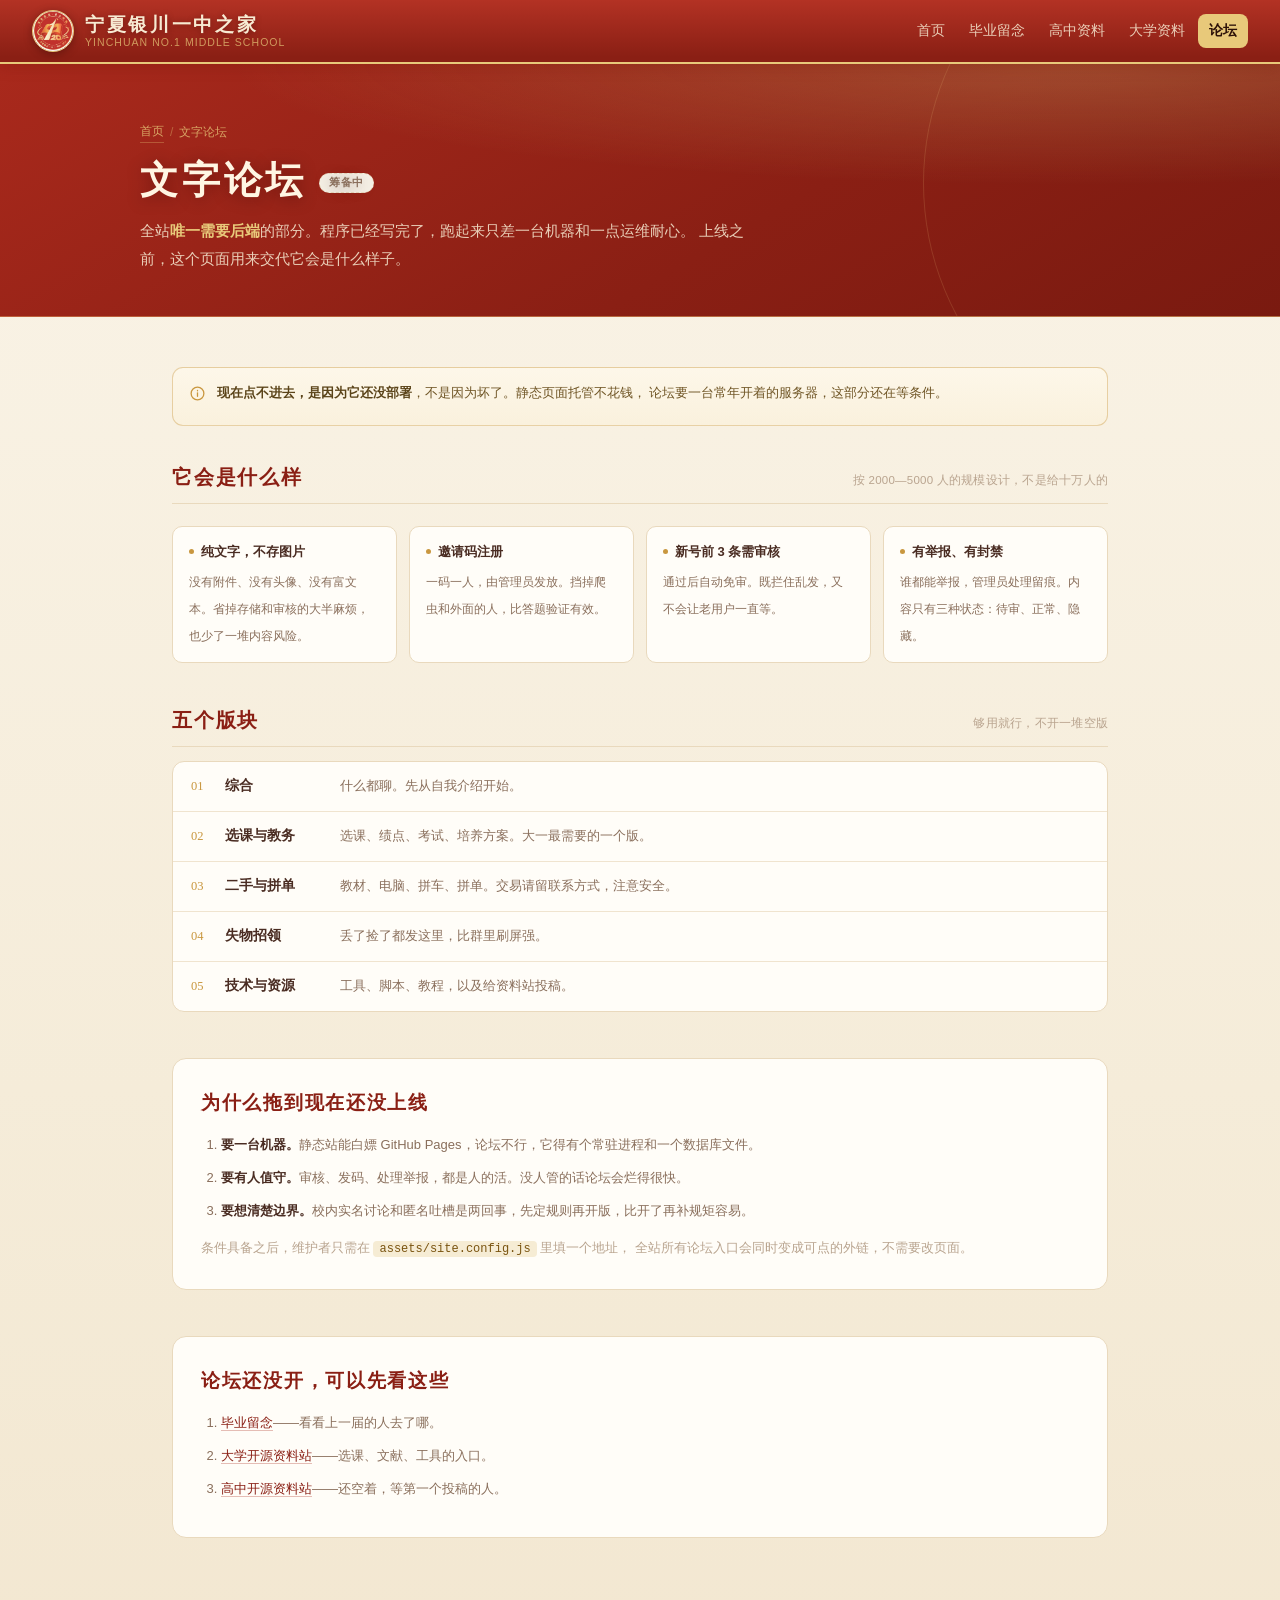
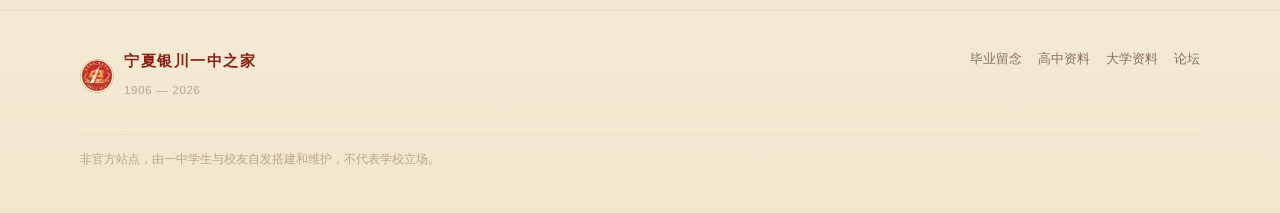
==== forum/index.html @ 3a94ba64 "搭建宁夏银川一中之家门户：论坛占位、毕业留念按届分卷、高中/大学资料站 四个子站 + 门户首页，纯静态、无构建、无依赖，托管在 GitHub Pages。  - 门户：五个入口，视觉取自百廿校庆的绛红" ====
<!DOCTYPE html>
<html lang="zh-CN">
<head>
<meta charset="utf-8">
<meta name="viewport" content="width=device-width, initial-scale=1, viewport-fit=cover">
<meta name="theme-color" content="#a9291c">
<meta name="description" content="宁夏银川一中之家 · 文字论坛。纯文本、邀请码注册、新号先审三条。目前后端尚未部署。">
<title>文字论坛 · 宁夏银川一中之家</title>
<link rel="icon" href="../assets/emblem.png">
<link rel="stylesheet" href="../assets/portal.css">
<link rel="stylesheet" href="../assets/subpage.css">
</head>
<body>

<header class="top">
  <a class="brand" href="../">
    <img class="brand-mark" src="../assets/emblem.png" alt="" width="42" height="42">
    <span class="brand-text">
      <b>宁夏银川一中之家</b>
      <i>Yinchuan No.1 Middle School</i>
    </span>
  </a>
  <nav class="top-nav" aria-label="主导航">
    <a href="../">首页</a>
    <a href="../memory/">毕业留念</a>
    <a href="../highschool/">高中资料</a>
    <a href="../university/">大学资料</a>
    <a href="./" aria-current="page">论坛</a>
  </nav>
</header>

<section class="page-head">
  <div class="page-head-inner">
    <div class="crumb"><a href="../">首页</a><span>/</span>文字论坛</div>
    <h1>文字论坛 <span class="chip chip-soon">筹备中</span></h1>
    <p>
      全站<b>唯一需要后端</b>的部分。程序已经写完了，跑起来只差一台机器和一点运维耐心。
      上线之前，这个页面用来交代它会是什么样子。
    </p>
  </div>
</section>

<main class="wrap">

  <div class="notice">
    <span class="notice-ico" aria-hidden="true">
      <svg viewBox="0 0 24 24" fill="none" stroke="currentColor" stroke-width="1.8" stroke-linecap="round" stroke-linejoin="round"><circle cx="12" cy="12" r="9"/><path d="M12 11v5"/><path d="M12 7.6v.6"/></svg>
    </span>
    <p>
      <b>现在点不进去，是因为它还没部署</b>，不是因为坏了。静态页面托管不花钱，
      论坛要一台常年开着的服务器，这部分还在等条件。
    </p>
  </div>

  <section class="grp">
    <div class="grp-head">
      <h2>它会是什么样</h2>
      <em>按 2000—5000 人的规模设计，不是给十万人的</em>
    </div>
    <div class="feat">
      <div class="feat-item">
        <b>纯文字，不存图片</b>
        <span>没有附件、没有头像、没有富文本。省掉存储和审核的大半麻烦，也少了一堆内容风险。</span>
      </div>
      <div class="feat-item">
        <b>邀请码注册</b>
        <span>一码一人，由管理员发放。挡掉爬虫和外面的人，比答题验证有效。</span>
      </div>
      <div class="feat-item">
        <b>新号前 3 条需审核</b>
        <span>通过后自动免审。既拦住乱发，又不会让老用户一直等。</span>
      </div>
      <div class="feat-item">
        <b>有举报、有封禁</b>
        <span>谁都能举报，管理员处理留痕。内容只有三种状态：待审、正常、隐藏。</span>
      </div>
    </div>
  </section>

  <section class="grp">
    <div class="grp-head">
      <h2>五个版块</h2>
      <em>够用就行，不开一堆空版</em>
    </div>
    <ol class="board-list">
      <li><span class="n">01</span><b>综合</b><p>什么都聊。先从自我介绍开始。</p></li>
      <li><span class="n">02</span><b>选课与教务</b><p>选课、绩点、考试、培养方案。大一最需要的一个版。</p></li>
      <li><span class="n">03</span><b>二手与拼单</b><p>教材、电脑、拼车、拼单。交易请留联系方式，注意安全。</p></li>
      <li><span class="n">04</span><b>失物招领</b><p>丢了捡了都发这里，比群里刷屏强。</p></li>
      <li><span class="n">05</span><b>技术与资源</b><p>工具、脚本、教程，以及给资料站投稿。</p></li>
    </ol>
  </section>

  <section class="howto">
    <h2>为什么拖到现在还没上线</h2>
    <ol>
      <li><b>要一台机器。</b>静态站能白嫖 GitHub Pages，论坛不行，它得有个常驻进程和一个数据库文件。</li>
      <li><b>要有人值守。</b>审核、发码、处理举报，都是人的活。没人管的话论坛会烂得很快。</li>
      <li><b>要想清楚边界。</b>校内实名讨论和匿名吐槽是两回事，先定规则再开版，比开了再补规矩容易。</li>
    </ol>
    <p style="margin-top:14px;font-size:12.5px;color:var(--ink-faint);line-height:1.8">
      条件具备之后，维护者只需在 <code>assets/site.config.js</code> 里填一个地址，
      全站所有论坛入口会同时变成可点的外链，不需要改页面。
    </p>
  </section>

  <section class="howto">
    <h2>论坛还没开，可以先看这些</h2>
    <ol>
      <li><a href="../memory/" style="color:var(--red-deep);border-bottom:1px solid rgba(169,41,28,.3)">毕业留念</a>——看看上一届的人去了哪。</li>
      <li><a href="../university/" style="color:var(--red-deep);border-bottom:1px solid rgba(169,41,28,.3)">大学开源资料站</a>——选课、文献、工具的入口。</li>
      <li><a href="../highschool/" style="color:var(--red-deep);border-bottom:1px solid rgba(169,41,28,.3)">高中开源资料站</a>——还空着，等第一个投稿的人。</li>
    </ol>
  </section>

</main>

<footer>
  <div class="foot-inner">
    <div class="foot-brand">
      <img src="../assets/emblem.png" alt="" width="34" height="34">
      <div>
        <b>宁夏银川一中之家</b>
        <span>1906 — 2026</span>
      </div>
    </div>
    <div class="foot-links">
      <a href="../memory/">毕业留念</a>
      <a href="../highschool/">高中资料</a>
      <a href="../university/">大学资料</a>
      <a href="./">论坛</a>
    </div>
    <p class="foot-note">
      非官方站点，由一中学生与校友自发搭建和维护，不代表学校立场。
    </p>
  </div>
</footer>

<script src="../assets/site.config.js"></script>
<script>
(function(){
  var cfg = window.YCYEZ || {};
  if (!cfg.forumUrl) return;
  /* 论坛上线后，这个占位页自动跳转到真实地址 */
  window.location.replace(cfg.forumUrl);
})();
</script>
</body>
</html>
---- assets/portal.css ----
/* ============================================================
 * 宁夏银川一中之家 · 门户样式
 * 视觉沿用「百廿校庆」绛红 + 鎏金，与毕业留念子站同一套语言
 * ============================================================ */

:root{
  --bg:#faf4e8;
  --paper:#fffdf8;
  --ink:#4a2c22;
  --ink-soft:#8a6f5c;
  --ink-faint:#b9a48f;

  --red:#a9291c;
  --red-deep:#8a1f14;
  --red-dark:#6e120a;
  --red-soft:#f7e8dd;

  --gold:#c9973f;
  --gold-hi:#e8c97a;
  --gold-soft:#f6ecd4;

  --line:#e9d9bd;
  --line-soft:#f0e4cf;

  --ease:cubic-bezier(.22,.61,.36,1);
}

*{box-sizing:border-box;margin:0;padding:0}

html{-webkit-text-size-adjust:100%}
body{
  font-family:"PingFang SC","Microsoft YaHei","Source Han Sans SC","Noto Sans SC",sans-serif;
  color:var(--ink);
  background:var(--bg);
  background-image:linear-gradient(180deg,#faf4e8 0%,#f5ecd9 60%,#f2e6cf 100%);
  min-height:100vh;
  display:flex;flex-direction:column;   /* 内容短时把页脚压到底 */
  line-height:1.7;
  -webkit-font-smoothing:antialiased;
}
main{flex:1 0 auto}
@supports (min-height:100dvh){ body{min-height:100dvh} }

a{color:inherit;text-decoration:none}
img{max-width:100%;display:block}
button{font:inherit;color:inherit}

:focus-visible{
  outline:2px solid var(--gold);
  outline-offset:3px;
  border-radius:4px;
}

/* 楷体标题（系统自带，不额外加载字体） */
.kai{
  font-family:"KaiTi","STKaiti","Kaiti SC","PingFang SC",serif;
  font-weight:700;
}

/* ============================ 顶栏 ============================ */
.top{
  position:sticky;top:0;z-index:40;
  display:flex;align-items:center;gap:16px;flex-wrap:wrap;
  padding:10px clamp(14px,3vw,32px);
  background:linear-gradient(180deg,#b33224,#8a1f14 92%);
  border-bottom:2px solid var(--gold-hi);
  box-shadow:0 2px 14px rgba(110,18,10,.28);
  padding-top:calc(10px + env(safe-area-inset-top));
}

.brand{display:flex;align-items:center;gap:11px;min-width:0;flex:1 1 auto}
.brand-mark{
  width:42px;height:42px;flex:0 0 auto;border-radius:50%;
  border:1.5px solid var(--gold-hi);
  box-shadow:0 2px 8px rgba(60,10,6,.45);
  object-fit:cover;background:#8a1f14;
}
.brand-text{display:flex;flex-direction:column;min-width:0;line-height:1.25}
.brand-text b{
  font-family:"KaiTi","STKaiti",serif;font-weight:700;
  font-size:19px;letter-spacing:.14em;color:#f7ead2;
  text-shadow:0 1px 6px rgba(60,10,6,.45);
  white-space:nowrap;
}
.brand-text i{
  font-style:normal;font-size:10.5px;letter-spacing:.1em;
  color:rgba(232,201,122,.72);text-transform:uppercase;
  white-space:nowrap;overflow:hidden;text-overflow:ellipsis;
}

.top-nav{display:flex;align-items:center;gap:2px;flex-wrap:wrap}
.top-nav a{
  position:relative;display:inline-flex;align-items:center;gap:5px;
  padding:6px 11px;border-radius:8px;
  font-size:13.5px;color:rgba(247,234,210,.86);
  transition:background .18s var(--ease),color .18s var(--ease);
  white-space:nowrap;
}
.top-nav a:hover{background:rgba(247,234,210,.14);color:#fff8e8}
.top-nav a[aria-current=page]{color:#2b1007;background:var(--gold-hi);font-weight:600}
.top-nav a[data-pending]::after{
  content:"";width:5px;height:5px;border-radius:50%;
  background:var(--gold-hi);opacity:.9;
}

/* ============================ 首屏 ============================ */
.hero{
  position:relative;overflow:hidden;
  background:
    radial-gradient(120% 86% at 78% 14%,rgba(232,201,122,.30) 0%,rgba(232,201,122,0) 58%),
    radial-gradient(90% 70% at 8% 96%,rgba(110,18,10,.55) 0%,rgba(110,18,10,0) 62%),
    linear-gradient(158deg,#a9291c 0%,#8a1f14 52%,#6e120a 100%);
  color:#f7ead2;
  padding:clamp(44px,7vw,86px) clamp(14px,3vw,32px) clamp(40px,6vw,72px);
  border-bottom:1px solid rgba(232,201,122,.4);
}
/* 金色细弧线（纯 CSS，不用图片） */
.hero::before,.hero::after{
  content:"";position:absolute;border-radius:50%;
  border:1px solid rgba(232,201,122,.22);
  pointer-events:none;
}
.hero::before{width:min(760px,120vw);height:min(760px,120vw);right:-24%;top:-46%}
.hero::after{width:min(520px,96vw);height:min(520px,96vw);right:-6%;top:-14%;
  border-color:rgba(232,201,122,.14)}

.hero-inner{position:relative;z-index:1;max-width:1120px;margin:0 auto}

.hero-strip{
  display:inline-flex;align-items:center;gap:10px;
  font-size:11.5px;letter-spacing:.22em;color:var(--gold-hi);
  border:1px solid rgba(232,201,122,.42);
  border-radius:999px;padding:4px 14px;margin-bottom:clamp(18px,3vw,28px);
  text-transform:uppercase;
}
.hero-strip span{width:5px;height:5px;border-radius:50%;background:var(--gold-hi)}

.hero h1{
  font-family:"KaiTi","STKaiti",serif;font-weight:700;
  font-size:clamp(34px,6.4vw,62px);
  letter-spacing:.08em;line-height:1.18;
  color:#fff6e3;
  text-shadow:0 3px 22px rgba(50,8,4,.42);
}
.hero h1 em{font-style:normal;color:var(--gold-hi)}

.hero-sub{
  margin-top:clamp(14px,2.4vw,22px);
  font-size:clamp(14.5px,1.9vw,17.5px);
  color:rgba(247,234,210,.9);
  max-width:34em;line-height:1.85;
}
.hero-sub b{color:var(--gold-hi);font-weight:600}

.hero-actions{
  display:flex;flex-wrap:wrap;gap:11px;
  margin-top:clamp(24px,3.6vw,34px);
}
.btn{
  display:inline-flex;align-items:center;gap:8px;
  padding:11px 22px;border-radius:10px;
  font-size:14.5px;font-weight:600;
  transition:transform .18s var(--ease),box-shadow .18s var(--ease),
             background .18s var(--ease),border-color .18s var(--ease);
  border:1px solid transparent;
}
.btn svg{width:16px;height:16px}
.btn-primary{
  background:linear-gradient(180deg,#f0d391,#d8ab54);
  color:#52200d;
  box-shadow:0 4px 16px rgba(60,10,6,.34);
}
.btn-primary:hover{transform:translateY(-2px);box-shadow:0 8px 22px rgba(60,10,6,.42)}
.btn-ghost{
  border-color:rgba(232,201,122,.5);
  color:#f7ead2;background:rgba(247,234,210,.06);
}
.btn-ghost:hover{background:rgba(247,234,210,.16);border-color:var(--gold-hi);transform:translateY(-2px)}

/* ============================ 主体 ============================ */
main.portal{max-width:1120px;margin:0 auto;width:100%;padding:clamp(30px,5vw,58px) clamp(14px,3vw,32px) 0}

.sec-head{
  display:flex;align-items:flex-end;justify-content:space-between;
  gap:14px;flex-wrap:wrap;margin-bottom:clamp(18px,3vw,26px);
}
.sec-head h2{
  font-family:"KaiTi","STKaiti",serif;font-weight:700;
  font-size:clamp(21px,2.8vw,27px);letter-spacing:.1em;color:var(--red-deep);
}
.sec-head h2::after{
  content:"";display:block;width:34px;height:2px;margin-top:8px;
  background:linear-gradient(90deg,var(--gold),rgba(201,151,63,0));
}
.sec-head p{font-size:13px;color:var(--ink-soft);max-width:30em}

/* ---------------------------- 入口卡片 ---------------------------- */
.entries{
  display:grid;grid-template-columns:repeat(2,minmax(0,1fr));
  gap:clamp(12px,1.6vw,18px);
}
.card{
  position:relative;display:flex;flex-direction:column;
  background:var(--paper);
  border:1px solid var(--line);
  border-radius:14px;
  padding:clamp(18px,2.4vw,26px);
  box-shadow:0 2px 10px rgba(138,31,20,.06);
  transition:transform .2s var(--ease),box-shadow .2s var(--ease),border-color .2s var(--ease);
  overflow:hidden;
}
/* 顶部金线，hover 时从中间展开 */
.card::before{
  content:"";position:absolute;top:0;left:0;right:0;height:2px;
  background:linear-gradient(90deg,rgba(201,151,63,0),var(--gold),rgba(201,151,63,0));
  transform:scaleX(0);transform-origin:center;
  transition:transform .32s var(--ease);
}
.card:hover{
  transform:translateY(-3px);
  border-color:rgba(201,151,63,.55);
  box-shadow:0 12px 30px rgba(138,31,20,.13);
}
.card:hover::before{transform:scaleX(1)}

.card-main{grid-column:1/-1}
@media (min-width:720px){
  .card-main{flex-direction:row;align-items:center;gap:clamp(20px,3vw,36px)}
  .card-main .card-body{flex:1 1 auto}
  .card-main .card-art{flex:0 0 auto;width:148px}
}

.card-top{display:flex;align-items:center;gap:11px;margin-bottom:12px}
.card-ico{
  width:38px;height:38px;flex:0 0 auto;border-radius:10px;
  display:grid;place-items:center;
  background:linear-gradient(160deg,var(--gold-soft),#fbf3e2);
  border:1px solid rgba(201,151,63,.4);
  color:var(--red-deep);
}
.card-ico svg{width:20px;height:20px}

.card h3{
  font-family:"KaiTi","STKaiti",serif;font-weight:700;
  font-size:clamp(17px,2.1vw,20px);letter-spacing:.06em;color:var(--ink);
  display:flex;align-items:center;gap:8px;flex-wrap:wrap;
}
.card p{font-size:13.5px;color:var(--ink-soft);line-height:1.8;margin-top:2px}
.card p b{color:var(--red-deep);font-weight:600}

.chip{
  display:inline-flex;align-items:center;gap:5px;
  font-size:11px;font-weight:600;letter-spacing:.04em;
  padding:2px 9px;border-radius:999px;
  border:1px solid transparent;white-space:nowrap;
}
.chip-live{background:rgba(169,41,28,.09);color:var(--red-deep);border-color:rgba(169,41,28,.22)}
.chip-live::before{content:"";width:5px;height:5px;border-radius:50%;background:var(--red)}
.chip-soon{background:#f6f1e6;color:var(--ink-soft);border-color:var(--line);border-style:dashed}
.chip-ext{background:var(--gold-soft);color:#8a6420;border-color:rgba(201,151,63,.4)}

.card-meta{
  display:flex;flex-wrap:wrap;gap:6px 14px;
  margin-top:auto;                  /* 描述长短不一时，底部元信息对齐 */
  padding-top:12px;
  border-top:1px dashed var(--line-soft);
  font-size:12px;color:var(--ink-faint);
}
.card-meta span{display:inline-flex;align-items:center;gap:5px}
.card-meta span::before{content:"";width:4px;height:4px;border-radius:50%;background:var(--gold);opacity:.7}

.card-go{
  margin-top:14px;
  display:inline-flex;align-items:center;gap:6px;
  font-size:13px;font-weight:600;color:var(--red-deep);
}
.card-go svg{width:14px;height:14px;transition:transform .2s var(--ease)}
.card:hover .card-go svg{transform:translateX(4px)}
.card.card-off .card-go{color:var(--ink-faint);font-weight:500}
.card.card-off:hover{transform:none;box-shadow:0 2px 10px rgba(138,31,20,.06);border-color:var(--line)}
.card.card-off:hover::before{transform:scaleX(0)}

/* 主卡右侧装饰（纯 CSS 同心圆） */
.card-art{
  display:none;aspect-ratio:1;border-radius:14px;
  background:
    radial-gradient(circle at 50% 50%,rgba(169,41,28,.10) 0 9%,rgba(169,41,28,0) 10%),
    radial-gradient(circle at 50% 50%,rgba(169,41,28,.045) 0 40%,transparent 41%),
    radial-gradient(circle at 50% 50%,transparent 0 57%,rgba(201,151,63,.32) 58% 59%,transparent 60%),
    radial-gradient(circle at 50% 50%,transparent 0 78%,rgba(201,151,63,.16) 79% 80%,transparent 81%);
}
@media (min-width:720px){ .card-art{display:block} }

/* ---------------------------- 说明区 ---------------------------- */
.about{
  margin-top:clamp(42px,7vw,72px);
  padding:clamp(22px,3.4vw,34px);
  border:1px solid var(--line);
  border-radius:16px;
  background:
    linear-gradient(180deg,rgba(255,253,248,.96),rgba(250,244,232,.92));
  box-shadow:inset 0 1px 0 #fff;
}
.about h2{
  font-family:"KaiTi","STKaiti",serif;font-weight:700;
  font-size:clamp(19px,2.5vw,23px);letter-spacing:.1em;color:var(--red-deep);
  margin-bottom:18px;
}
.notes{
  display:grid;grid-template-columns:repeat(auto-fit,minmax(228px,1fr));
  gap:clamp(16px,2.6vw,30px);
}
.note h3{
  font-size:13.5px;font-weight:700;color:var(--ink);
  display:flex;align-items:center;gap:7px;margin-bottom:7px;
}
.note h3 i{
  font-style:normal;font-family:"KaiTi",serif;
  width:19px;height:19px;border-radius:50%;
  display:grid;place-items:center;
  font-size:11px;color:#fff;
  background:var(--red);flex:0 0 auto;
}
.note p{font-size:13px;color:var(--ink-soft);line-height:1.85}
.note p strong{color:var(--red-deep);font-weight:600}

/* ============================ 页脚 ============================ */
footer{
  margin-top:clamp(42px,7vw,72px);
  border-top:1px solid var(--line);
  background:linear-gradient(180deg,rgba(246,236,212,.5),rgba(242,230,207,.9));
  padding:clamp(24px,3.6vw,38px) clamp(14px,3vw,32px) calc(clamp(28px,4vw,44px) + env(safe-area-inset-bottom));
}
.foot-inner{
  max-width:1120px;margin:0 auto;
  display:flex;gap:18px;flex-wrap:wrap;align-items:flex-start;justify-content:space-between;
}
.foot-brand{display:flex;align-items:center;gap:10px;min-width:0}
.foot-brand img{width:34px;height:34px;border-radius:50%;border:1px solid rgba(201,151,63,.5)}
.foot-brand b{
  font-family:"KaiTi",serif;font-size:15px;color:var(--red-deep);letter-spacing:.1em;
  display:block;
}
.foot-brand span{font-size:11.5px;color:var(--ink-faint);letter-spacing:.06em}
.foot-links{display:flex;gap:16px;flex-wrap:wrap;font-size:12.5px;color:var(--ink-soft)}
.foot-links a:hover{color:var(--red-deep);text-decoration:underline;text-underline-offset:3px}
.foot-note{
  width:100%;margin-top:14px;padding-top:14px;
  border-top:1px dashed var(--line);
  font-size:11.5px;color:var(--ink-faint);line-height:1.8;
}

/* ============================ 响应式 ============================ */
@media (max-width:719px){
  .entries{grid-template-columns:1fr}
  .brand-text i{display:none}
  .top{padding-left:14px;padding-right:14px}
  .top-nav{width:100%;justify-content:space-between;gap:0;
    border-top:1px solid rgba(232,201,122,.22);margin-top:8px;padding-top:6px}
  .top-nav a{padding:5px 8px;font-size:12.5px}
}

@media (prefers-reduced-motion:reduce){
  *{transition:none!important;animation:none!important}
  .card:hover{transform:none}
}
---- assets/subpage.css ----
/* ============================================================
 * 子页样式（高中资料 / 大学资料 / 论坛占位）
 * 依赖 portal.css（先引入 portal.css，再引入本文件）
 * ============================================================ */

/* ---------------------------- 页头 ---------------------------- */
.page-head{
  position:relative;overflow:hidden;
  background:
    radial-gradient(110% 80% at 84% 0%,rgba(232,201,122,.26) 0%,rgba(232,201,122,0) 60%),
    linear-gradient(150deg,#a9291c,#8a1f14 60%,#7a1a10);
  color:#f7ead2;
  padding:clamp(30px,5vw,52px) clamp(14px,3vw,32px) clamp(28px,4.6vw,44px);
  border-bottom:1px solid rgba(232,201,122,.34);
}
.page-head::before{
  content:"";position:absolute;width:min(560px,110vw);height:min(560px,110vw);
  right:-16%;top:-64%;border-radius:50%;
  border:1px solid rgba(232,201,122,.16);
}
.page-head-inner{position:relative;z-index:1;max-width:1000px;margin:0 auto}

.crumb{
  display:inline-flex;align-items:center;gap:6px;
  font-size:12px;color:rgba(232,201,122,.78);margin-bottom:14px;
}
.crumb a{border-bottom:1px solid rgba(232,201,122,.3);padding-bottom:1px}
.crumb a:hover{color:var(--gold-hi);border-color:var(--gold-hi)}
.crumb span{opacity:.5}

.page-head h1{
  font-family:"KaiTi","STKaiti",serif;font-weight:700;
  font-size:clamp(26px,4.4vw,38px);letter-spacing:.1em;line-height:1.25;
  color:#fff6e3;text-shadow:0 2px 16px rgba(50,8,4,.4);
  display:flex;align-items:center;gap:12px;flex-wrap:wrap;
}
.page-head h1 .chip{font-size:11px;letter-spacing:.04em;transform:translateY(2px)}
.page-head p{
  margin-top:12px;font-size:clamp(13.5px,1.7vw,15px);
  color:rgba(247,234,210,.86);max-width:42em;line-height:1.85;
}
.page-head p b{color:var(--gold-hi);font-weight:600}

/* ---------------------------- 内容容器 ---------------------------- */
.wrap{
  width:100%;max-width:1000px;margin:0 auto;
  padding:clamp(28px,4.6vw,50px) clamp(14px,3vw,32px) 0;
}

/* 小标题 */
.grp{margin-bottom:clamp(26px,4vw,40px)}
.grp-head{
  display:flex;align-items:baseline;gap:10px;
  margin-bottom:14px;padding-bottom:9px;
  border-bottom:1px solid var(--line);
}
.grp-head h2{
  font-family:"KaiTi","STKaiti",serif;font-weight:700;
  font-size:clamp(17px,2.2vw,20px);letter-spacing:.09em;color:var(--red-deep);
}
.grp-head em{
  font-style:normal;font-size:11.5px;color:var(--ink-faint);
  margin-left:auto;letter-spacing:.02em;
}

/* ---------------------------- 链接列表 ---------------------------- */
.links{display:flex;flex-direction:column;gap:2px}

.link-row{
  display:flex;align-items:flex-start;gap:12px;
  padding:11px 12px;border-radius:9px;
  border:1px solid transparent;
  transition:background .16s var(--ease),border-color .16s var(--ease),
             transform .16s var(--ease);
}
.link-row:hover{
  background:var(--paper);
  border-color:var(--line);
  transform:translateX(2px);
}
.link-row:hover .link-name{color:var(--red-deep)}

.link-no{
  flex:0 0 auto;width:22px;text-align:right;
  font-size:11px;color:var(--ink-faint);font-variant-numeric:tabular-nums;
  padding-top:2px;
}
.link-body{min-width:0;flex:1 1 auto}
.link-name{
  display:flex;align-items:center;gap:7px;flex-wrap:wrap;
  font-size:14.5px;font-weight:600;color:var(--ink);
  transition:color .16s var(--ease);
}
.link-name .tag{
  font-size:10.5px;font-weight:600;letter-spacing:.02em;
  padding:1px 7px;border-radius:4px;
  background:var(--gold-soft);color:#8a6420;
  border:1px solid rgba(201,151,63,.32);
}
.link-name .tag.t-free{background:rgba(169,41,28,.07);color:var(--red-deep);border-color:rgba(169,41,28,.18)}
.link-desc{
  display:block;
  font-size:12.5px;color:var(--ink-soft);line-height:1.7;margin-top:2px;
}
.link-host{
  display:block;
  font-size:11px;color:var(--ink-faint);margin-top:3px;
  font-family:ui-monospace,SFMono-Regular,Consolas,monospace;
  overflow:hidden;text-overflow:ellipsis;
}
.link-go{
  flex:0 0 auto;color:var(--ink-faint);margin-top:2px;
  transition:transform .18s var(--ease),color .18s var(--ease);
}
.link-go svg{width:15px;height:15px;display:block}
.link-row:hover .link-go{color:var(--red);transform:translate(3px,-3px)}

/* ---------------------------- 空状态 ---------------------------- */
.empty{
  text-align:center;
  border:1px dashed var(--line);
  border-radius:14px;
  background:rgba(255,253,248,.62);
  padding:clamp(30px,5vw,48px) clamp(18px,3vw,30px);
}
.empty-ico{
  width:52px;height:52px;margin:0 auto 14px;border-radius:50%;
  display:grid;place-items:center;
  background:var(--gold-soft);border:1px solid rgba(201,151,63,.36);
  color:var(--red-deep);
}
.empty-ico svg{width:24px;height:24px}
.empty h2{
  font-family:"KaiTi",serif;font-size:19px;letter-spacing:.08em;
  color:var(--ink);margin-bottom:8px;
}
.empty p{font-size:13px;color:var(--ink-soft);line-height:1.85;max-width:32em;margin:0 auto}
.empty p + p{margin-top:6px}

/* 计划放进来的类别（灰色占位） */
.slots{
  display:grid;grid-template-columns:repeat(auto-fit,minmax(150px,1fr));
  gap:10px;margin-top:22px;
}
.slot{
  border:1px dashed var(--line);
  border-radius:9px;padding:12px 10px;
  background:rgba(250,244,232,.6);
}
.slot b{display:block;font-size:12.5px;color:var(--ink-soft);font-weight:600}
.slot span{font-size:11px;color:var(--ink-faint)}

/* ---------------------------- 提示框 ---------------------------- */
.notice{
  display:flex;gap:11px;
  border:1px solid rgba(201,151,63,.4);
  background:linear-gradient(180deg,#fdf7e9,#faf1dd);
  border-radius:11px;
  padding:14px 16px;margin-bottom:clamp(24px,3.6vw,34px);
}
.notice-ico{flex:0 0 auto;color:var(--gold);padding-top:1px}
.notice-ico svg{width:17px;height:17px}
.notice p{font-size:12.5px;color:#6f5525;line-height:1.8}
.notice b{color:#5a4318}

/* 版块目录（数量固定、不适合排卡片时用） */
.board-list{
  list-style:none;margin:0;padding:0;
  border:1px solid var(--line);border-radius:12px;
  background:var(--paper);overflow:hidden;
}
.board-list li{
  display:flex;align-items:baseline;gap:14px;
  padding:13px 18px;
  border-top:1px solid var(--line-soft);
}
.board-list li:first-child{border-top:0}
.board-list .n{
  flex:0 0 20px;
  font-family:"KaiTi",serif;font-size:12.5px;color:var(--gold);
  font-variant-numeric:tabular-nums;
}
.board-list b{
  flex:0 0 7.5em;font-size:13.5px;color:var(--ink);font-weight:600;
}
.board-list p{font-size:12.5px;color:var(--ink-soft);line-height:1.75;margin:0}

@media (max-width:600px){
  .board-list li{flex-wrap:wrap;gap:2px 10px;padding:12px 15px}
  .board-list .n{flex-basis:16px}
  .board-list b{flex:1 1 auto}
  .board-list p{flex:1 1 100%;padding-left:26px}
}

/* ---------------------------- 投稿说明 ---------------------------- */
.howto{
  margin-top:clamp(30px,5vw,46px);
  border:1px solid var(--line);border-radius:14px;
  background:var(--paper);
  padding:clamp(20px,3vw,28px);
}
.howto h2{
  font-family:"KaiTi",serif;font-weight:700;font-size:19px;letter-spacing:.09em;
  color:var(--red-deep);margin-bottom:14px;
}
.howto ol{margin:0;padding-left:20px}
.howto li{font-size:13px;color:var(--ink-soft);line-height:1.9;margin-bottom:8px}
.howto li b{color:var(--ink)}
.howto code{
  font-family:ui-monospace,SFMono-Regular,Consolas,monospace;
  font-size:12px;background:var(--gold-soft);
  padding:1px 6px;border-radius:4px;color:#7a5410;
}

/* 论坛占位：功能清单 */
.feat{
  display:grid;grid-template-columns:repeat(auto-fit,minmax(196px,1fr));
  gap:12px;margin-top:22px;
}
.feat-item{
  border:1px solid var(--line);border-radius:10px;
  background:var(--paper);padding:14px 16px;
}
.feat-item b{
  display:flex;align-items:center;gap:7px;
  font-size:13px;color:var(--ink);margin-bottom:4px;
}
.feat-item b::before{
  content:"";width:5px;height:5px;border-radius:50%;background:var(--gold);
}
.feat-item span{font-size:12px;color:var(--ink-soft);line-height:1.7}

@media (max-width:600px){
  .link-no{display:none}
  .link-row{padding:11px 6px;align-items:flex-start}
  .link-go{padding-top:3px}
}
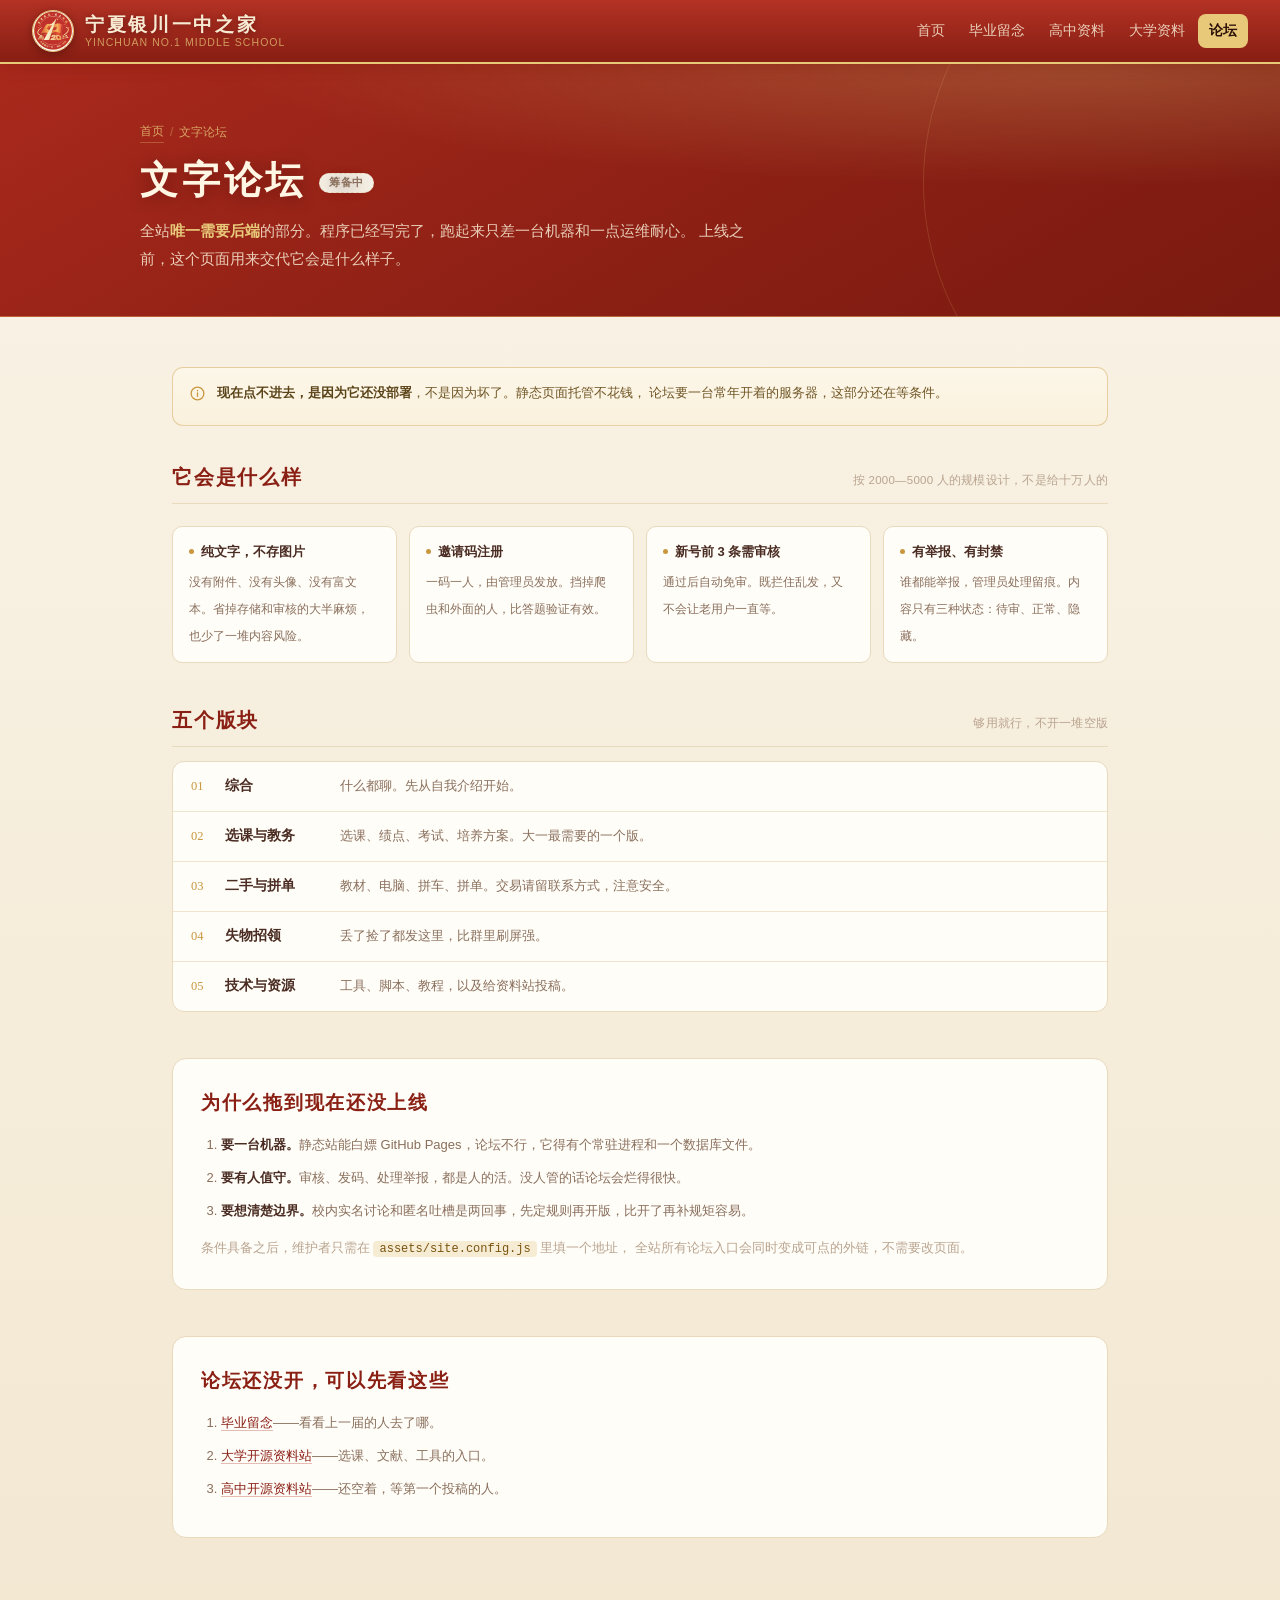
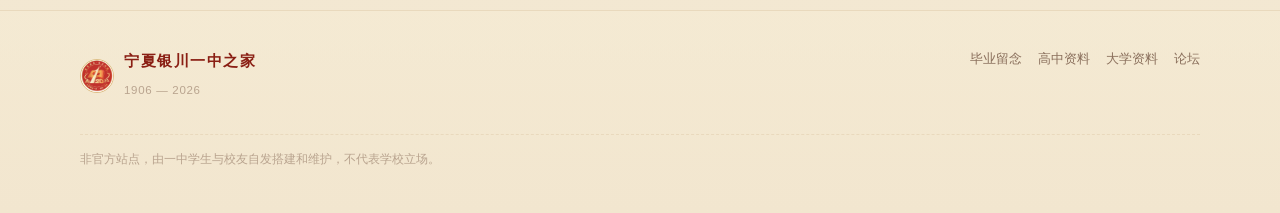
==== commit 456feea1: "图片按真实尺寸重出，重资源改为按需加载，新增零素材 3D 首屏实验 图片：全站 2.5MB → 249KB - 徽标 512px 却只显示 42px，148K → 30K（毕业留念页同款同理） - 头" ====
--- a/forum/index.html
+++ b/forum/index.html
@@ -14,7 +14,7 @@
 
 <header class="top">
   <a class="brand" href="../">
-    <img class="brand-mark" src="../assets/emblem.png" alt="" width="42" height="42">
+    <img class="brand-mark" src="../assets/emblem.png" alt="" width="42" height="42" decoding="async" fetchpriority="high">
     <span class="brand-text">
       <b>宁夏银川一中之家</b>
       <i>Yinchuan No.1 Middle School</i>
@@ -118,7 +118,7 @@
 <footer>
   <div class="foot-inner">
     <div class="foot-brand">
-      <img src="../assets/emblem.png" alt="" width="34" height="34">
+      <img src="../assets/emblem.png" alt="" width="34" height="34" loading="lazy" decoding="async">
       <div>
         <b>宁夏银川一中之家</b>
         <span>1906 — 2026</span>
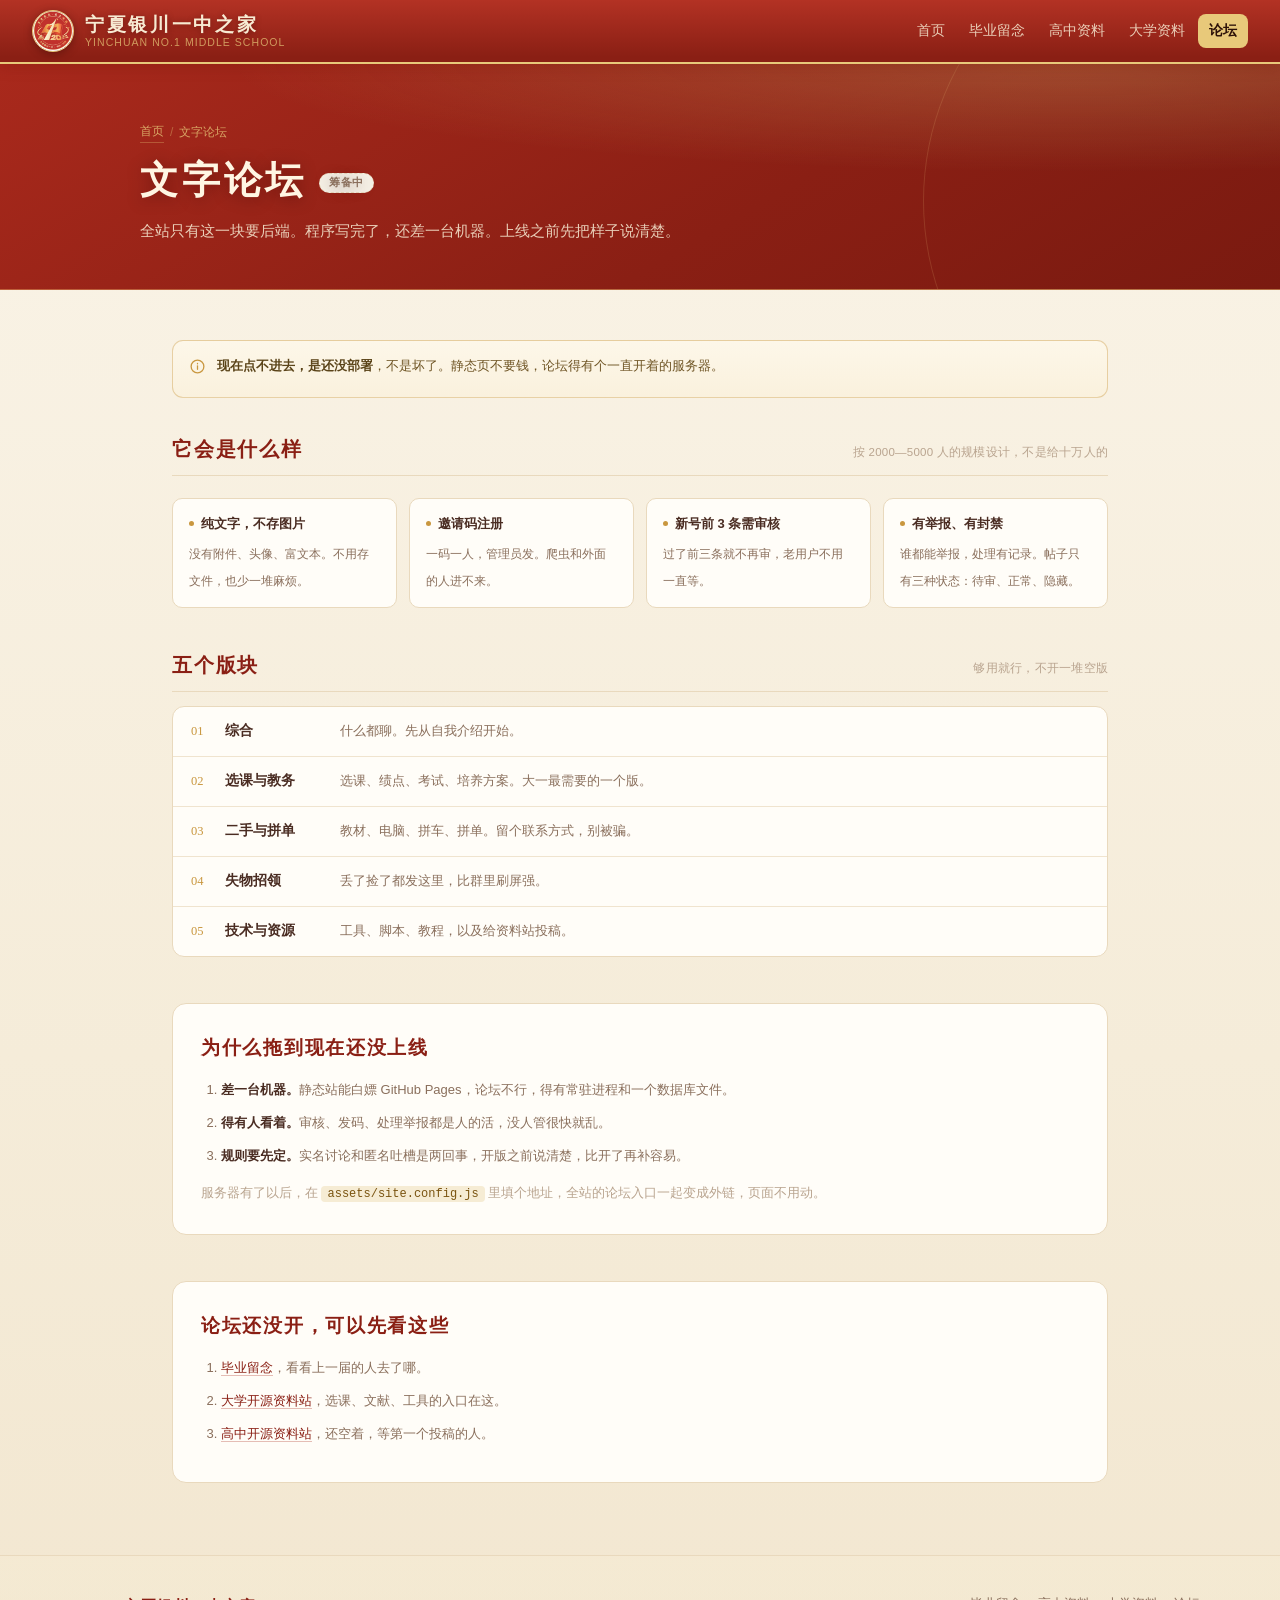
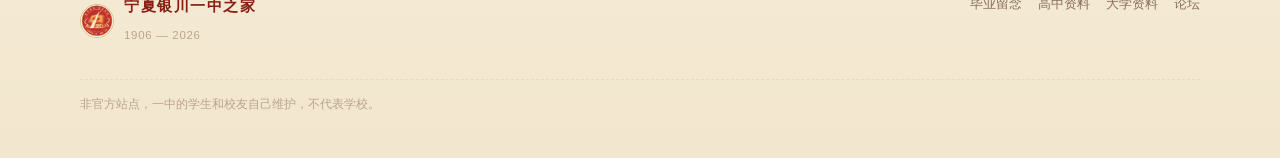
==== commit 1f7ca33d: "改掉页面文案的 AI 腔 首页、高中、大学、论坛、404 五页正文重写：句子改短，去掉破折号串解释、 "不是A而是B"、"既…又…"这类对仗，以及替读者下结论的旁白。 顺手把页脚口径统一成一句话，中文" ====
--- a/forum/index.html
+++ b/forum/index.html
@@ -34,8 +34,7 @@
     <div class="crumb"><a href="../">首页</a><span>/</span>文字论坛</div>
     <h1>文字论坛 <span class="chip chip-soon">筹备中</span></h1>
     <p>
-      全站<b>唯一需要后端</b>的部分。程序已经写完了，跑起来只差一台机器和一点运维耐心。
-      上线之前，这个页面用来交代它会是什么样子。
+      全站只有这一块要后端。程序写完了，还差一台机器。上线之前先把样子说清楚。
     </p>
   </div>
 </section>
@@ -47,8 +46,7 @@
       <svg viewBox="0 0 24 24" fill="none" stroke="currentColor" stroke-width="1.8" stroke-linecap="round" stroke-linejoin="round"><circle cx="12" cy="12" r="9"/><path d="M12 11v5"/><path d="M12 7.6v.6"/></svg>
     </span>
     <p>
-      <b>现在点不进去，是因为它还没部署</b>，不是因为坏了。静态页面托管不花钱，
-      论坛要一台常年开着的服务器，这部分还在等条件。
+      <b>现在点不进去，是还没部署</b>，不是坏了。静态页不要钱，论坛得有个一直开着的服务器。
     </p>
   </div>
 
@@ -60,19 +58,19 @@
     <div class="feat">
       <div class="feat-item">
         <b>纯文字，不存图片</b>
-        <span>没有附件、没有头像、没有富文本。省掉存储和审核的大半麻烦，也少了一堆内容风险。</span>
+        <span>没有附件、头像、富文本。不用存文件，也少一堆麻烦。</span>
       </div>
       <div class="feat-item">
         <b>邀请码注册</b>
-        <span>一码一人，由管理员发放。挡掉爬虫和外面的人，比答题验证有效。</span>
+        <span>一码一人，管理员发。爬虫和外面的人进不来。</span>
       </div>
       <div class="feat-item">
         <b>新号前 3 条需审核</b>
-        <span>通过后自动免审。既拦住乱发，又不会让老用户一直等。</span>
+        <span>过了前三条就不再审，老用户不用一直等。</span>
       </div>
       <div class="feat-item">
         <b>有举报、有封禁</b>
-        <span>谁都能举报，管理员处理留痕。内容只有三种状态：待审、正常、隐藏。</span>
+        <span>谁都能举报，处理有记录。帖子只有三种状态：待审、正常、隐藏。</span>
       </div>
     </div>
   </section>
@@ -85,7 +83,7 @@
     <ol class="board-list">
       <li><span class="n">01</span><b>综合</b><p>什么都聊。先从自我介绍开始。</p></li>
       <li><span class="n">02</span><b>选课与教务</b><p>选课、绩点、考试、培养方案。大一最需要的一个版。</p></li>
-      <li><span class="n">03</span><b>二手与拼单</b><p>教材、电脑、拼车、拼单。交易请留联系方式，注意安全。</p></li>
+      <li><span class="n">03</span><b>二手与拼单</b><p>教材、电脑、拼车、拼单。留个联系方式，别被骗。</p></li>
       <li><span class="n">04</span><b>失物招领</b><p>丢了捡了都发这里，比群里刷屏强。</p></li>
       <li><span class="n">05</span><b>技术与资源</b><p>工具、脚本、教程，以及给资料站投稿。</p></li>
     </ol>
@@ -94,22 +92,21 @@
   <section class="howto">
     <h2>为什么拖到现在还没上线</h2>
     <ol>
-      <li><b>要一台机器。</b>静态站能白嫖 GitHub Pages，论坛不行，它得有个常驻进程和一个数据库文件。</li>
-      <li><b>要有人值守。</b>审核、发码、处理举报，都是人的活。没人管的话论坛会烂得很快。</li>
-      <li><b>要想清楚边界。</b>校内实名讨论和匿名吐槽是两回事，先定规则再开版，比开了再补规矩容易。</li>
+      <li><b>差一台机器。</b>静态站能白嫖 GitHub Pages，论坛不行，得有常驻进程和一个数据库文件。</li>
+      <li><b>得有人看着。</b>审核、发码、处理举报都是人的活，没人管很快就乱。</li>
+      <li><b>规则要先定。</b>实名讨论和匿名吐槽是两回事，开版之前说清楚，比开了再补容易。</li>
     </ol>
     <p style="margin-top:14px;font-size:12.5px;color:var(--ink-faint);line-height:1.8">
-      条件具备之后，维护者只需在 <code>assets/site.config.js</code> 里填一个地址，
-      全站所有论坛入口会同时变成可点的外链，不需要改页面。
+      服务器有了以后，在 <code>assets/site.config.js</code> 里填个地址，全站的论坛入口一起变成外链，页面不用动。
     </p>
   </section>
 
   <section class="howto">
     <h2>论坛还没开，可以先看这些</h2>
     <ol>
-      <li><a href="../memory/" style="color:var(--red-deep);border-bottom:1px solid rgba(169,41,28,.3)">毕业留念</a>——看看上一届的人去了哪。</li>
-      <li><a href="../university/" style="color:var(--red-deep);border-bottom:1px solid rgba(169,41,28,.3)">大学开源资料站</a>——选课、文献、工具的入口。</li>
-      <li><a href="../highschool/" style="color:var(--red-deep);border-bottom:1px solid rgba(169,41,28,.3)">高中开源资料站</a>——还空着，等第一个投稿的人。</li>
+      <li><a href="../memory/" style="color:var(--red-deep);border-bottom:1px solid rgba(169,41,28,.3)">毕业留念</a>，看看上一届的人去了哪。</li>
+      <li><a href="../university/" style="color:var(--red-deep);border-bottom:1px solid rgba(169,41,28,.3)">大学开源资料站</a>，选课、文献、工具的入口在这。</li>
+      <li><a href="../highschool/" style="color:var(--red-deep);border-bottom:1px solid rgba(169,41,28,.3)">高中开源资料站</a>，还空着，等第一个投稿的人。</li>
     </ol>
   </section>
 
@@ -131,7 +128,7 @@
       <a href="./">论坛</a>
     </div>
     <p class="foot-note">
-      非官方站点，由一中学生与校友自发搭建和维护，不代表学校立场。
+      非官方站点，一中的学生和校友自己维护，不代表学校。
     </p>
   </div>
 </footer>
--- a/assets/portal.css
+++ b/assets/portal.css
@@ -177,6 +177,32 @@
 }
 .btn-ghost:hover{background:rgba(247,234,210,.16);border-color:var(--gold-hi);transform:translateY(-2px)}
 
+/* ---------------- 首屏 3D 层（零素材，可整体关掉） ----------------
+   默认不显示：只有脚本真的把 WebGL 挂起来之后才淡入。
+   这样即便 three.js 没加载 / 设备不支持，首屏也还是原来那套 CSS 视觉，
+   不会出现一块空白，也不会因为 opacity:0 的层挡住按钮（pointer-events:none）。 */
+.hero-3d{
+  position:absolute;z-index:0;pointer-events:none;
+  left:auto;right:-2%;top:-12%;bottom:-14%;width:min(760px,54vw);
+  opacity:0;transition:opacity .6s var(--ease);
+  /* 只在最外圈淡出：柱阵本身要完整，遮太狠会把环的边缘啃掉 */
+  mask-image:radial-gradient(closest-side,#000 84%,transparent 100%);
+  -webkit-mask-image:radial-gradient(closest-side,#000 84%,transparent 100%);
+}
+.hero-3d canvas{display:block;width:100%;height:100%}
+body.has3d .hero-3d{opacity:.96}
+/* 3D 上来之后，原来那两道 CSS 金弧退成淡淡的底，别和柱阵抢 */
+.hero::before,.hero::after{transition:opacity .6s var(--ease)}
+body.has3d .hero::before{opacity:.42}
+body.has3d .hero::after{opacity:.55}
+/* 窄屏不启用：柱阵会糊在标题后面，可读性不划算，低端机也省 GPU */
+@media (max-width:1099px){ .hero-3d{display:none} }
+/* 1100—1399：标题还占得挺宽，柱阵收小并往右推，只在中缝露一点，别压字 */
+@media (min-width:1100px) and (max-width:1399px){
+  .hero-3d{width:min(520px,44vw);right:2%;top:-24%;bottom:-26%}
+  body.has3d .hero-3d{opacity:.9}
+}
+
 /* ============================ 主体 ============================ */
 main.portal{max-width:1120px;margin:0 auto;width:100%;padding:clamp(30px,5vw,58px) clamp(14px,3vw,32px) 0}
 
